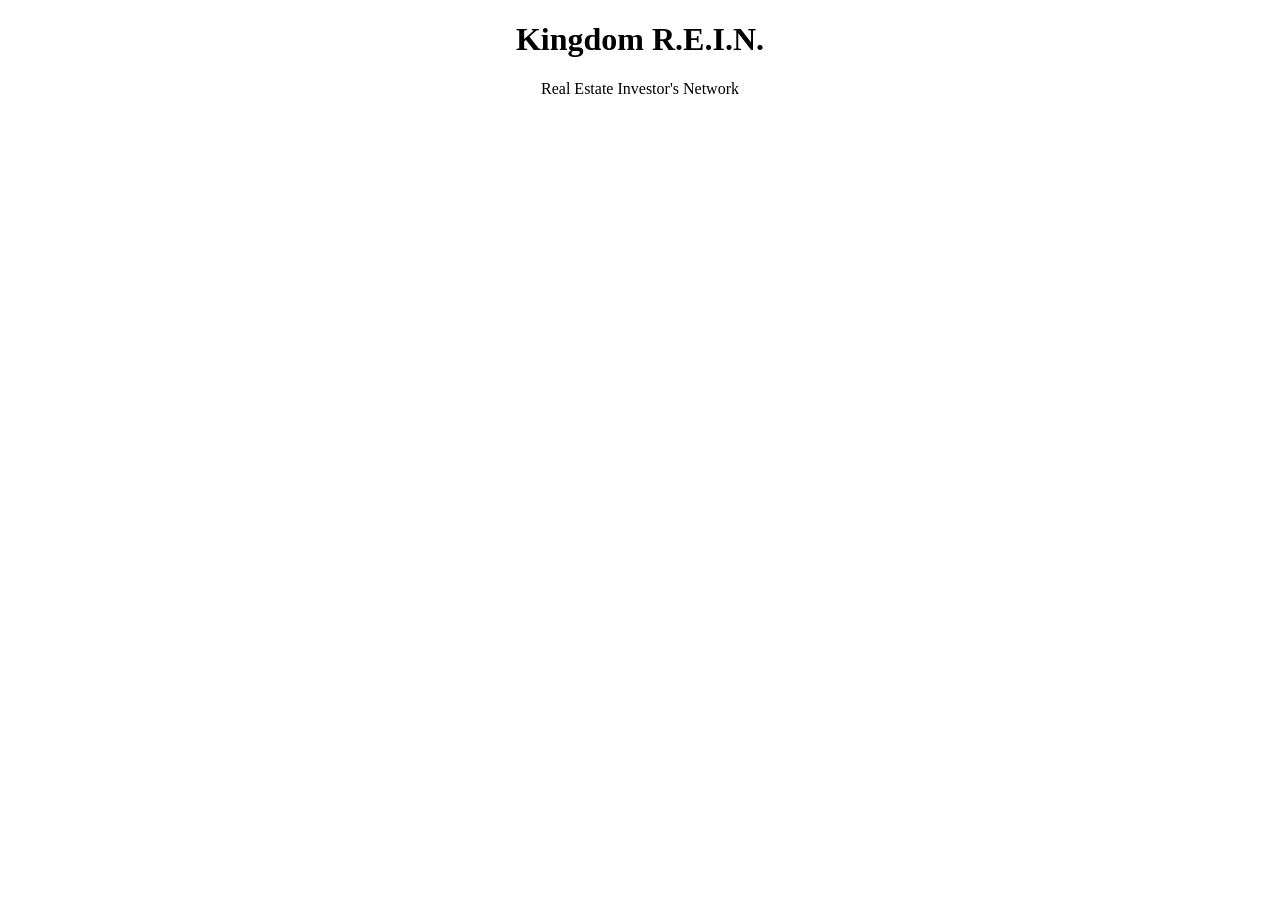
==== index.html @ 28b1b76a "Add initial HTML structure for index page" ====
<!DOCTYPE html>
<html lang="en">
  <head>
    <meta charset="utf-8">
    <style>
      body {
        text-align: center;
      }
    </style>
  </head>
  <body>
    <h1>
      Kingdom R.E.I.N.
    </h1>
    <p>
      Real Estate Investor's Network
    </p>
  </body>
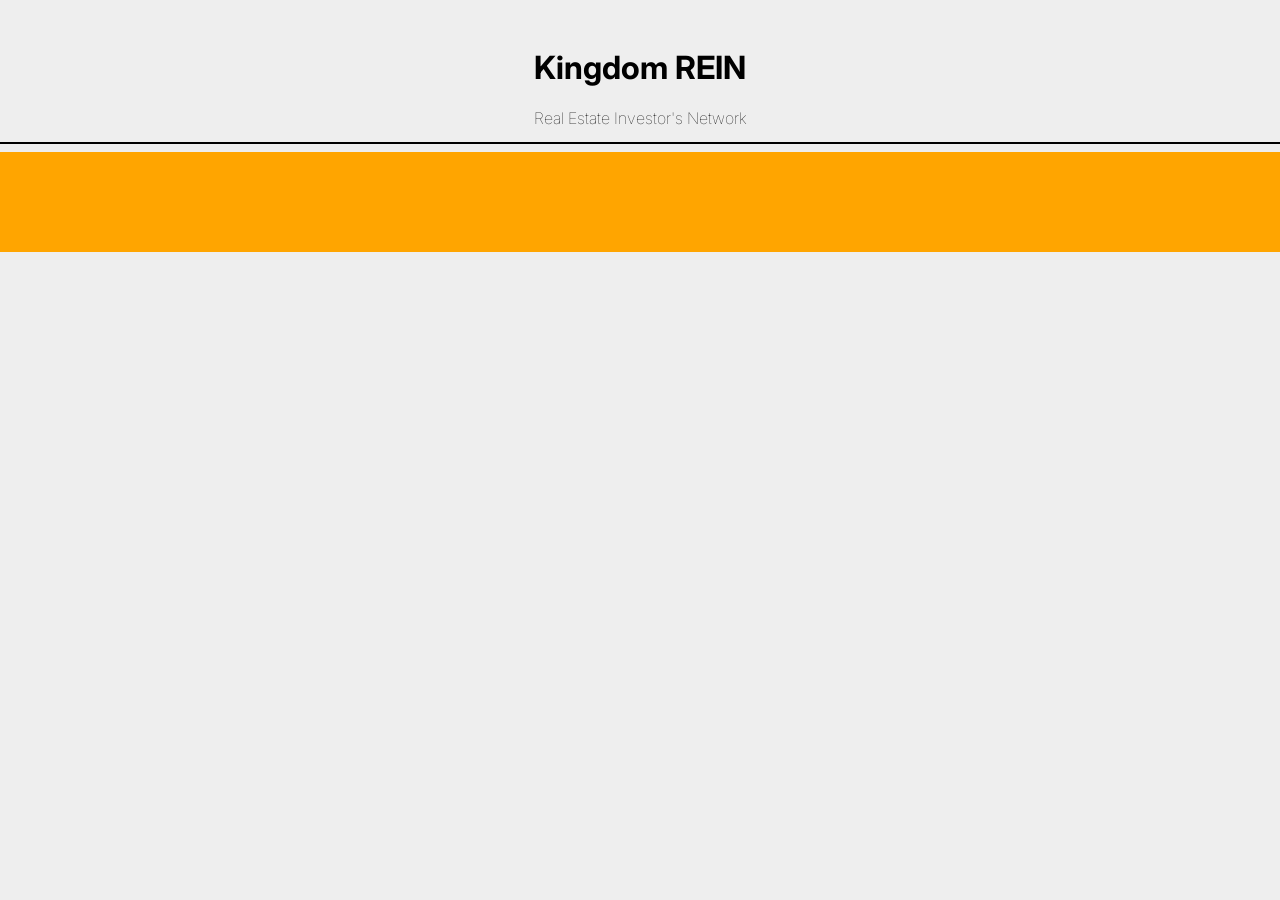
==== commit cbc13adf: "Revamp index.html with new styles and content" ====
--- a/index.html
+++ b/index.html
@@ -1,18 +1,57 @@
 <!DOCTYPE html>
 <html lang="en">
-  <head>
-    <meta charset="utf-8">
-    <style>
-      body {
-        text-align: center;
-      }
-    </style>
-  </head>
-  <body>
-    <h1>
-      Kingdom R.E.I.N.
-    </h1>
-    <p>
-      Real Estate Investor's Network
-    </p>
-  </body>
+<head>
+  <meta charset="UTF-8">
+  <title>Kingdom REIN</title>
+  <!-- Load Inter with the full wght axis 100..900 -->
+  <link href="https://fonts.googleapis.com/css2?family=Inter:wght@100..900&display=swap" rel="stylesheet">
+  <style>
+    body {
+      background: #eee;
+      width: 100vw;
+      margin: 0px;
+      text-align: center;
+      font-family: 'Inter', Arial, sans-serif;
+      margin-top: 3rem;
+    }
+
+    @keyframes expand {
+      0%   { font-variation-settings: 'wght' 300; font-size: 0.1em; }
+      100% { font-variation-settings: 'wght' 100; font-size: 1em; }
+    }
+
+    h2 {
+      font-size: 1em;
+      font-variation-settings: 'wght' 100; /* final state */
+      animation: expand 1.2s ease forwards;
+    }
+    
+    div {
+      background: orange;
+      height: 100px;
+    }
+    
+    hr {
+      background: black;
+      height: 2px;
+      border: none;
+      width: 90%;
+      transition: 2s ease;
+    }
+  </style>
+</head>
+<body>
+  <h1>Kingdom REIN</h1>
+  <h2>Real Estate Investor's Network</h2>
+  <hr>
+  <div>
+  </div>
+  <script>
+    function width() {
+      document.querySelector("hr").style.width = "100%";
+    }
+    
+    setTimeout(width, 0);
+  </script>
+</body>
+</html>
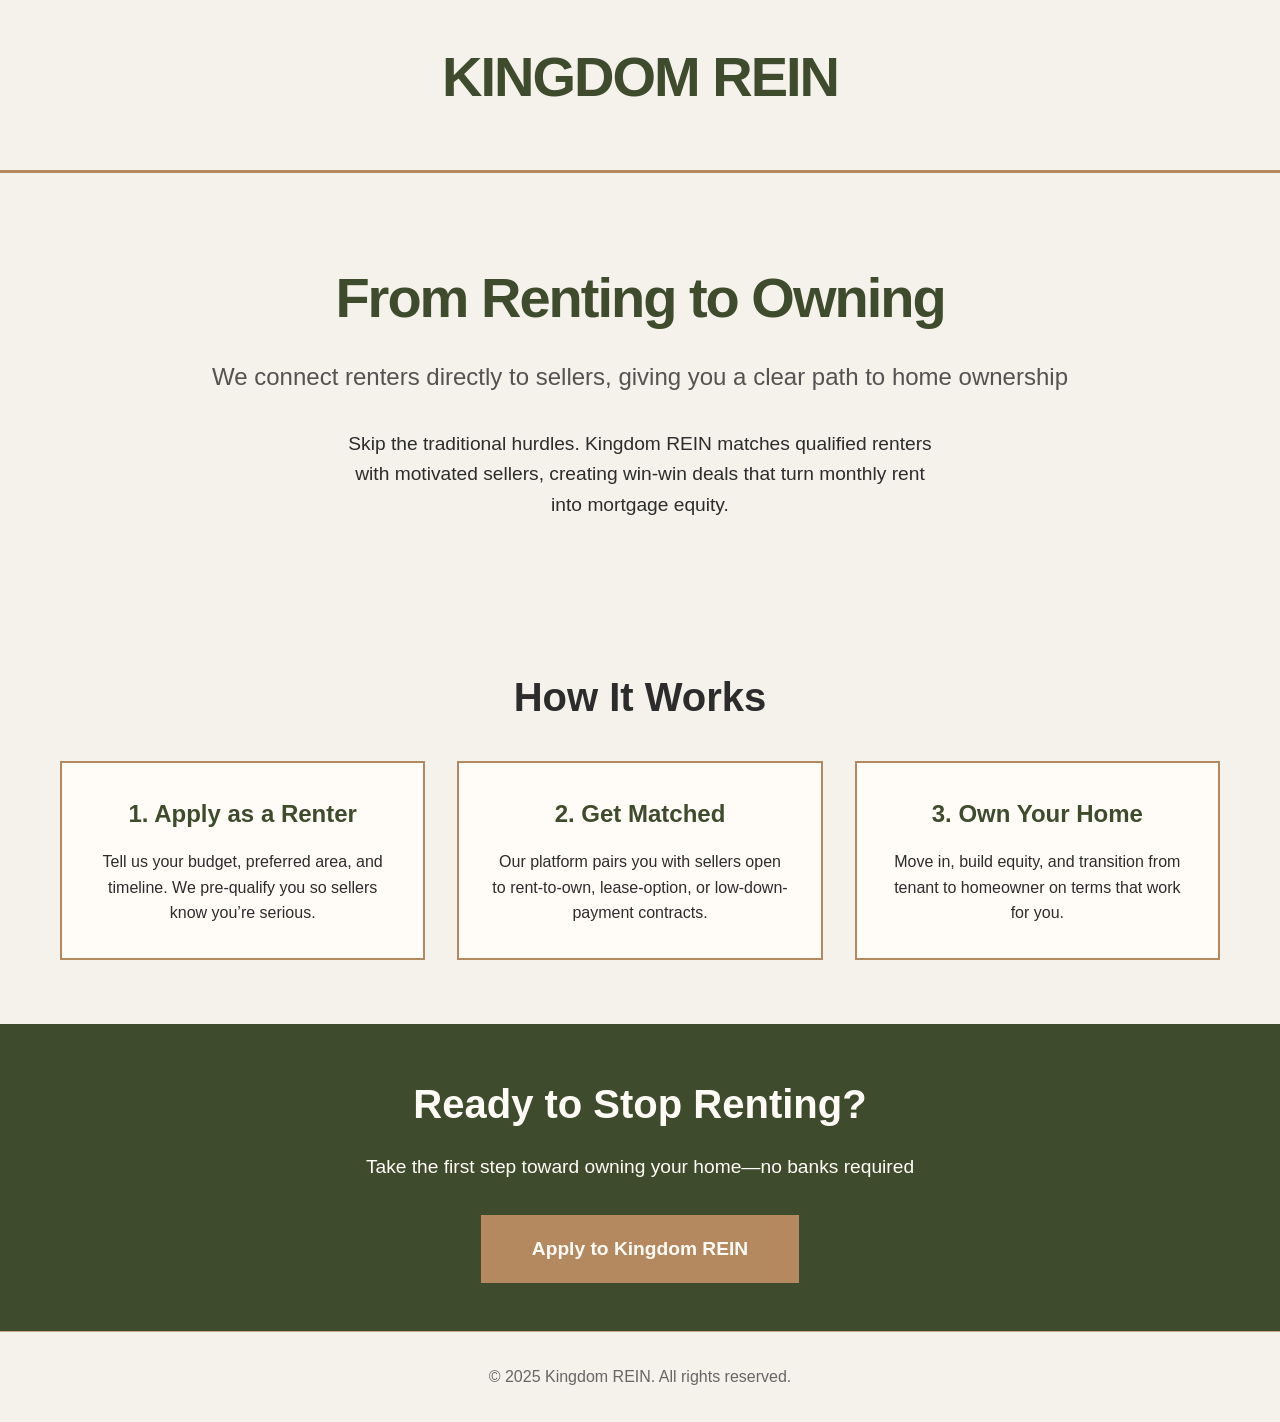
==== commit 9abb886b: "Revamp index.html with new layout and styles Updated the HTML structure and styles for improved layo" ====
--- a/index.html
+++ b/index.html
@@ -1,57 +1,177 @@
 <!DOCTYPE html>
 <html lang="en">
 <head>
-  <meta charset="UTF-8">
-  <title>Kingdom REIN</title>
-  <!-- Load Inter with the full wght axis 100..900 -->
-  <link href="https://fonts.googleapis.com/css2?family=Inter:wght@100..900&display=swap" rel="stylesheet">
-  <style>
-    body {
-      background: #eee;
-      width: 100vw;
-      margin: 0px;
-      text-align: center;
-      font-family: 'Inter', Arial, sans-serif;
-      margin-top: 3rem;
-    }
-
-    @keyframes expand {
-      0%   { font-variation-settings: 'wght' 300; font-size: 0.1em; }
-      100% { font-variation-settings: 'wght' 100; font-size: 1em; }
-    }
-
-    h2 {
-      font-size: 1em;
-      font-variation-settings: 'wght' 100; /* final state */
-      animation: expand 1.2s ease forwards;
-    }
-    
-    div {
-      background: orange;
-      height: 100px;
-    }
-    
-    hr {
-      background: black;
-      height: 2px;
-      border: none;
-      width: 90%;
-      transition: 2s ease;
-    }
-  </style>
+    <meta charset="UTF-8">
+    <meta name="viewport" content="width=device-width, initial-scale=1.0">
+    <title>Kingdom REIN - Renters to Homeowners</title>
+    <link rel="icon" href="favicon.png">
+    <style>
+        * {
+            margin: 0;
+            padding: 0;
+            box-sizing: border-box;
+        }
+        
+        :root {
+            --sand: #F5F1EB;
+            --clay: #B5895F;
+            --olive: #3E4B2C;
+            --charcoal: #2C2C2C;
+            --cream: #FFFCF8;
+        }
+        
+        body {
+            font-family: -apple-system, BlinkMacSystemFont, 'Segoe UI', Roboto, Oxygen, Ubuntu, Cantarell, sans-serif;
+            background: var(--sand);
+            color: var(--charcoal);
+            line-height: 1.6;
+        }
+        
+        .container {
+            max-width: 1200px;
+            margin: 0 auto;
+            padding: 0 20px;
+        }
+        
+        header {
+            padding: 2rem 0;
+            border-bottom: 3px solid var(--clay);
+        }
+        
+        .hero {
+            padding: 5rem 0;
+            text-align: center;
+        }
+        
+        h1 {
+            font-size: 3.5rem;
+            font-weight: 900;
+            margin-bottom: 1rem;
+            letter-spacing: -2px;
+            color: var(--olive);
+        }
+        
+        .subtitle {
+            font-size: 1.5rem;
+            margin-bottom: 2rem;
+            opacity: 0.8;
+        }
+        
+        .cta-section {
+            padding: 3rem 0;
+            background: var(--olive);
+            color: var(--cream);
+            text-align: center;
+        }
+        
+        .cta-button {
+            display: inline-block;
+            padding: 1rem 3rem;
+            background: var(--clay);
+            color: var(--cream);
+            text-decoration: none;
+            font-weight: bold;
+            font-size: 1.2rem;
+            transition: all 0.3s ease;
+            border: 3px solid var(--clay);
+        }
+        
+        .cta-button:hover {
+            background: transparent;
+            color: var(--clay);
+        }
+        
+        .features {
+            padding: 4rem 0;
+        }
+        
+        .features-grid {
+            display: grid;
+            grid-template-columns: repeat(auto-fit, minmax(300px, 1fr));
+            gap: 2rem;
+            margin-top: 2rem;
+        }
+        
+        .feature-card {
+            padding: 2rem;
+            border: 2px solid var(--clay);
+            background: var(--cream);
+            text-align: center;
+        }
+        
+        .feature-card h3 {
+            font-size: 1.5rem;
+            margin-bottom: 1rem;
+            color: var(--olive);
+        }
+        
+        footer {
+            padding: 2rem 0;
+            text-align: center;
+            border-top: 1px solid var(--clay);
+            opacity: 0.7;
+        }
+        
+        @media (max-width: 768px) {
+            h1 {
+                font-size: 2.5rem;
+            }
+            
+            .subtitle {
+                font-size: 1.2rem;
+            }
+        }
+    </style>
 </head>
 <body>
-  <h1>Kingdom REIN</h1>
-  <h2>Real Estate Investor's Network</h2>
-  <hr>
-  <div>
-  </div>
-  <script>
-    function width() {
-      document.querySelector("hr").style.width = "100%";
-    }
+    <header>
+        <div class="container">
+            <h1 style="text-align: center;">KINGDOM REIN</h1>
+        </div>
+    </header>
     
-    setTimeout(width, 0);
-  </script>
+    <section class="hero">
+        <div class="container">
+            <h1>From Renting to Owning</h1>
+            <p class="subtitle">We connect renters directly to sellers, giving you a clear path to home ownership</p>
+            <p style="font-size: 1.2rem; max-width: 600px; margin: 0 auto;">
+                Skip the traditional hurdles. Kingdom REIN matches qualified renters with motivated sellers, creating win-win deals that turn monthly rent into mortgage equity.
+            </p>
+        </div>
+    </section>
+    
+    <section class="features">
+        <div class="container">
+            <h2 style="text-align: center; font-size: 2.5rem; margin-bottom: 1rem;">How It Works</h2>
+            <div class="features-grid">
+                <div class="feature-card">
+                    <h3>1. Apply as a Renter</h3>
+                    <p>Tell us your budget, preferred area, and timeline. We pre-qualify you so sellers know you’re serious.</p>
+                </div>
+                <div class="feature-card">
+                    <h3>2. Get Matched</h3>
+                    <p>Our platform pairs you with sellers open to rent-to-own, lease-option, or low-down-payment contracts.</p>
+                </div>
+                <div class="feature-card">
+                    <h3>3. Own Your Home</h3>
+                    <p>Move in, build equity, and transition from tenant to homeowner on terms that work for you.</p>
+                </div>
+            </div>
+        </div>
+    </section>
+    
+    <section class="cta-section">
+        <div class="container">
+            <h2 style="font-size: 2.5rem; margin-bottom: 1rem;">Ready to Stop Renting?</h2>
+            <p style="font-size: 1.2rem; margin-bottom: 2rem;">Take the first step toward owning your home—no banks required</p>
+            <a href="#" class="cta-button">Apply to Kingdom REIN</a>
+        </div>
+    </section>
+    
+    <footer>
+        <div class="container">
+            <p>&copy; 2025 Kingdom REIN. All rights reserved.</p>
+        </div>
+    </footer>
 </body>
 </html>
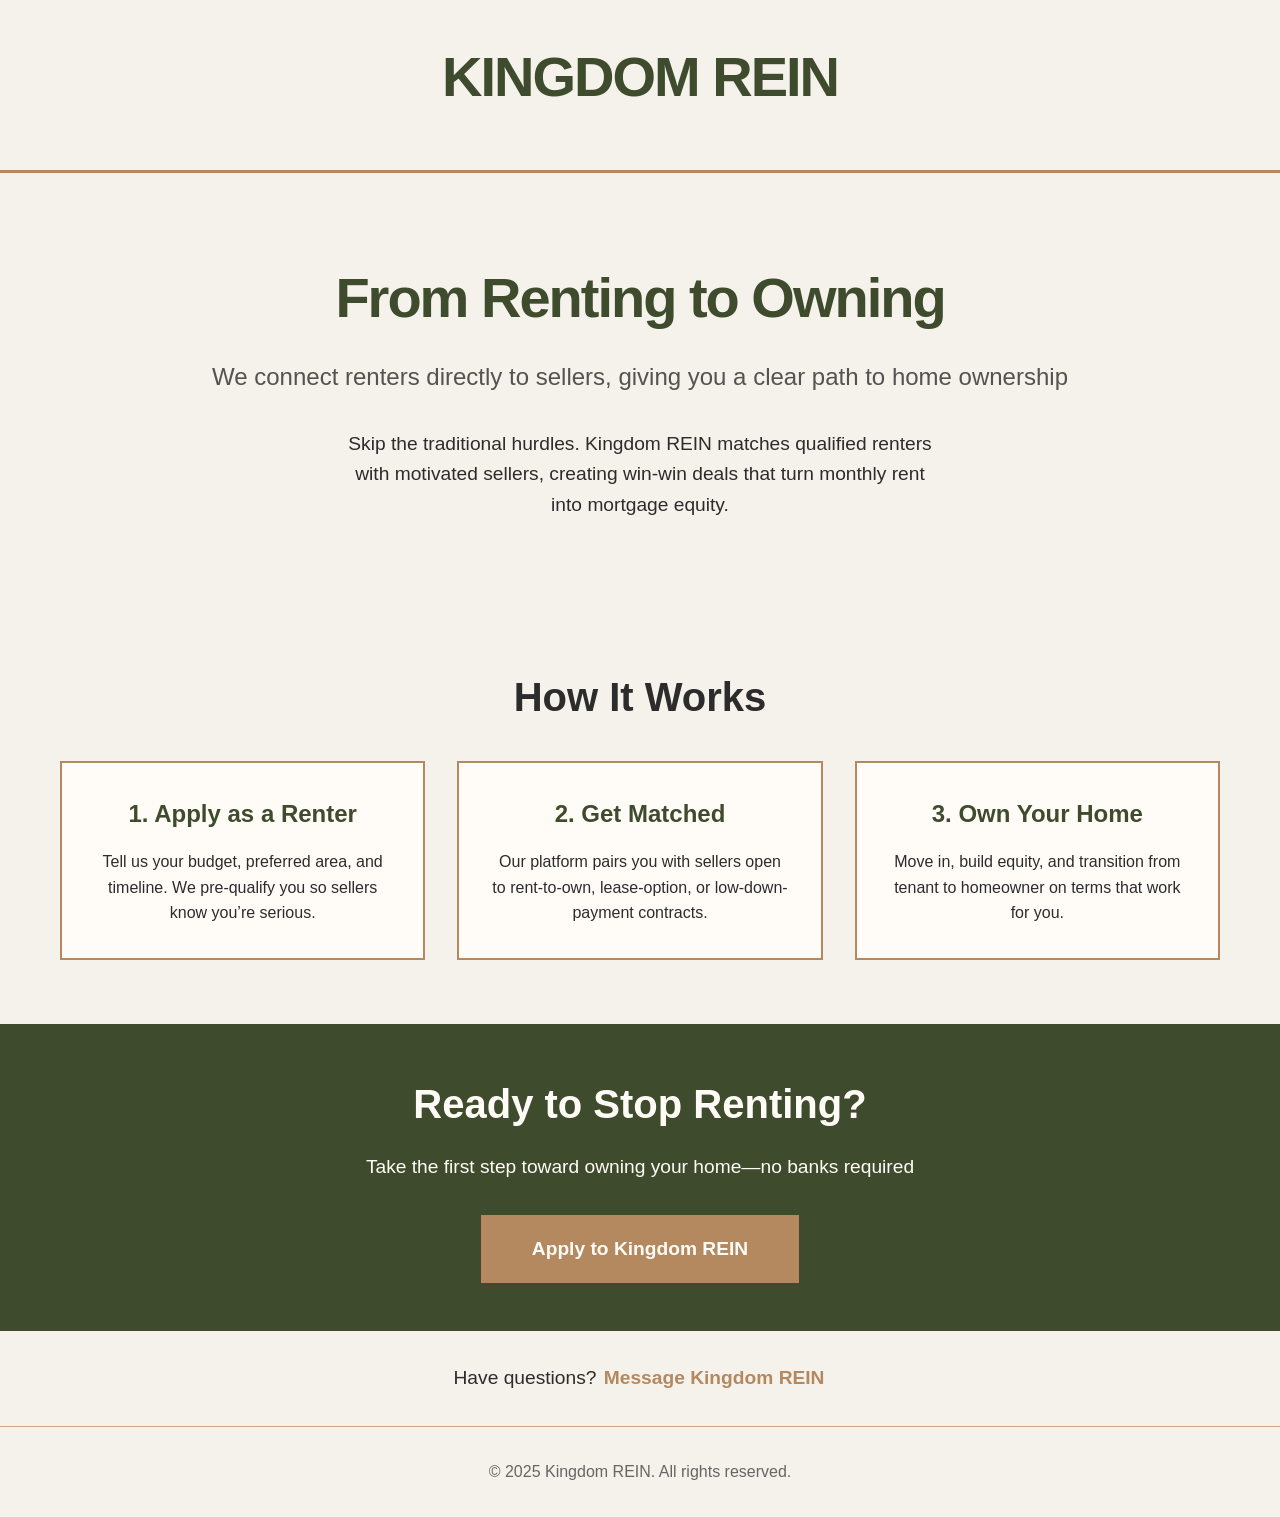
==== commit 020ff61f: "Add mailing link." ====
--- a/index.html
+++ b/index.html
@@ -121,6 +121,18 @@
                 font-size: 1.2rem;
             }
         }
+
+a[href^="mailto:"] {
+color: var(--clay); font-weight: bold;
+transition: 0.2s ease;
+border-radius: 5px;
+padding: 2px;
+text-decoration: none;
+}
+
+a[href^="mailto:"]:hover {
+text-decoration: underline;
+}
     </style>
 </head>
 <body>
@@ -167,7 +179,17 @@
             <a href="#" class="cta-button">Apply to Kingdom REIN</a>
         </div>
     </section>
-    
+
+    <!-- Added messaging section -->
+    <section style="text-align: center; padding: 2rem 0;">
+        <p style="font-size: 1.2rem;">
+            Have questions? 
+            <a href="mailto:kingdomrein@use.startmail.com">
+                Message Kingdom REIN
+            </a>
+        </p>
+    </section>
+
     <footer>
         <div class="container">
             <p>&copy; 2025 Kingdom REIN. All rights reserved.</p>
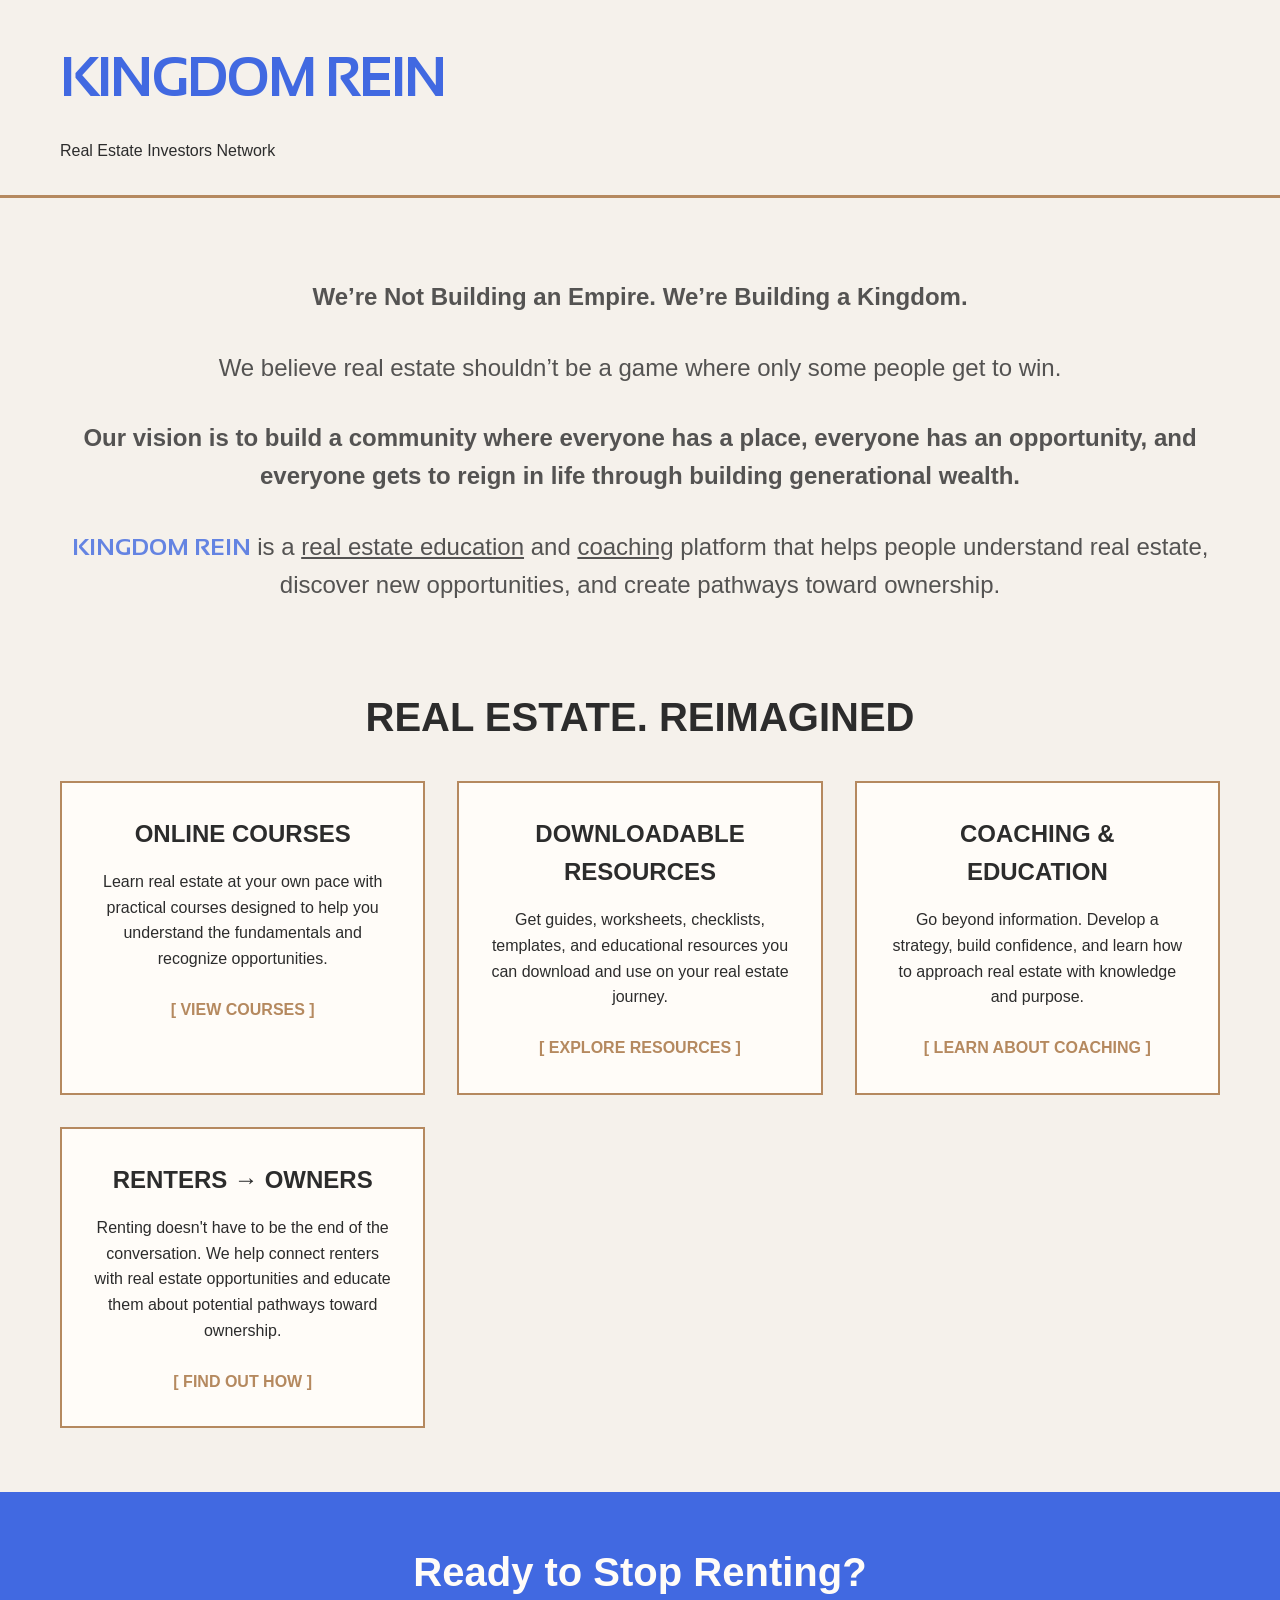
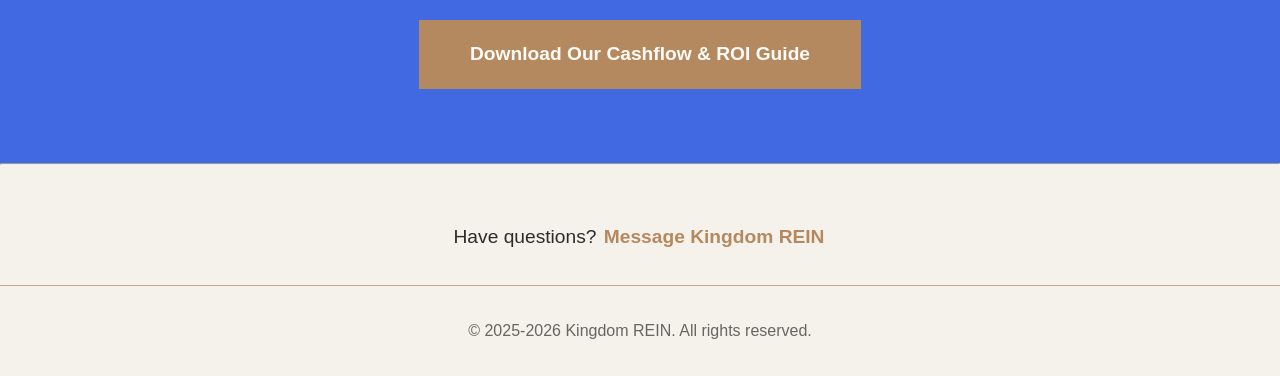
==== commit bf88ca0a: "Remove stripe payment link and add cashflow documents download." ====
--- a/index.html
+++ b/index.html
@@ -5,168 +5,68 @@
     <meta name="viewport" content="width=device-width, initial-scale=1.0">
     <title>Kingdom REIN - Renters to Homeowners</title>
     <link rel="icon" href="favicon.png">
-    <style>
-        * {
-            margin: 0;
-            padding: 0;
-            box-sizing: border-box;
-        }
-        
-        :root {
-            --sand: #F5F1EB;
-            --clay: #B5895F;
-            --olive: #3E4B2C;
-            --charcoal: #2C2C2C;
-            --cream: #FFFCF8;
-        }
-        
-        body {
-            font-family: -apple-system, BlinkMacSystemFont, 'Segoe UI', Roboto, Oxygen, Ubuntu, Cantarell, sans-serif;
-            background: var(--sand);
-            color: var(--charcoal);
-            line-height: 1.6;
-        }
-        
-        .container {
-            max-width: 1200px;
-            margin: 0 auto;
-            padding: 0 20px;
-        }
-        
-        header {
-            padding: 2rem 0;
-            border-bottom: 3px solid var(--clay);
-        }
-        
-        .hero {
-            padding: 5rem 0;
-            text-align: center;
-        }
-        
-        h1 {
-            font-size: 3.5rem;
-            font-weight: 900;
-            margin-bottom: 1rem;
-            letter-spacing: -2px;
-            color: var(--olive);
-        }
-        
-        .subtitle {
-            font-size: 1.5rem;
-            margin-bottom: 2rem;
-            opacity: 0.8;
-        }
-        
-        .cta-section {
-            padding: 3rem 0;
-            background: var(--olive);
-            color: var(--cream);
-            text-align: center;
-        }
-        
-        .cta-button {
-            display: inline-block;
-            padding: 1rem 3rem;
-            background: var(--clay);
-            color: var(--cream);
-            text-decoration: none;
-            font-weight: bold;
-            font-size: 1.2rem;
-            transition: all 0.3s ease;
-            border: 3px solid var(--clay);
-        }
-        
-        .cta-button:hover {
-            background: transparent;
-            color: var(--clay);
-        }
-        
-        .features {
-            padding: 4rem 0;
-        }
-        
-        .features-grid {
-            display: grid;
-            grid-template-columns: repeat(auto-fit, minmax(300px, 1fr));
-            gap: 2rem;
-            margin-top: 2rem;
-        }
-        
-        .feature-card {
-            padding: 2rem;
-            border: 2px solid var(--clay);
-            background: var(--cream);
-            text-align: center;
-        }
-        
-        .feature-card h3 {
-            font-size: 1.5rem;
-            margin-bottom: 1rem;
-            color: var(--olive);
-        }
-        
-        footer {
-            padding: 2rem 0;
-            text-align: center;
-            border-top: 1px solid var(--clay);
-            opacity: 0.7;
-        }
-        
-        @media (max-width: 768px) {
-            h1 {
-                font-size: 2.5rem;
-            }
-            
-            .subtitle {
-                font-size: 1.2rem;
-            }
-        }
-
-a[href^="mailto:"] {
-color: var(--clay); font-weight: bold;
-transition: 0.2s ease;
-border-radius: 5px;
-padding: 2px;
-text-decoration: none;
-}
-
-a[href^="mailto:"]:hover {
-text-decoration: underline;
-}
-    </style>
+    <link rel="stylesheet" href="style.css">
+    <link rel="preconnect" href="https://fonts.googleapis.com">
+    <link rel="preconnect" href="https://fonts.gstatic.com" crossorigin>
+    <link href="https://fonts.googleapis.com/css2?family=Sansation:ital,wght@0,300;0,400;0,700;1,300;1,400;1,700&display=swap" rel="stylesheet">
 </head>
 <body>
     <header>
         <div class="container">
-            <h1 style="text-align: center;">KINGDOM REIN</h1>
+            <a class="header-link" href="https://kingdomrein.net"><h1 class="header">KINGDOM REIN</h1></a>
+            <span>Real Estate Investors Network</span>
         </div>
     </header>
     
     <section class="hero">
         <div class="container">
-            <h1>From Renting to Owning</h1>
-            <p class="subtitle">We connect renters directly to sellers, giving you a clear path to home ownership</p>
-            <p style="font-size: 1.2rem; max-width: 600px; margin: 0 auto;">
-                Skip the traditional hurdles. Kingdom REIN matches qualified renters with motivated sellers, creating win-win deals that turn monthly rent into mortgage equity.
+            <p class="subtitle">
+                <strong>We’re Not Building an Empire. We’re Building a Kingdom.</strong>
+            </p>
+            <p class="subtitle">
+                We believe real estate shouldn’t be a game where only some people get to win. 
+            </p>
+            <p class="subtitle">
+                <strong>Our vision is to build a community where everyone has a place, everyone has an opportunity, and everyone gets to reign in life through building generational wealth.
+                </strong>
+            </p>
+            <p class="subtitle">
+               <strong class="header">KINGDOM REIN</strong> is a <u>real estate education</u> and <u>coaching</u> platform that helps people understand real estate, discover new opportunities, and create pathways toward ownership.
             </p>
         </div>
     </section>
     
     <section class="features">
         <div class="container">
-            <h2 style="text-align: center; font-size: 2.5rem; margin-bottom: 1rem;">How It Works</h2>
+            <h2 class="section-heading">REAL ESTATE. REIMAGINED</h2>
             <div class="features-grid">
                 <div class="feature-card">
-                    <h3>1. Apply as a Renter</h3>
-                    <p>Tell us your budget, preferred area, and timeline. We pre-qualify you so sellers know you’re serious.</p>
+                    <h3>ONLINE COURSES</h3>
+                    <p>
+                        Learn real estate at your own pace with practical courses designed to help you understand the fundamentals and recognize opportunities.
+                        <br><br><a class="explore-link" href="#">[ VIEW COURSES ]</a>
+                    </p>
                 </div>
                 <div class="feature-card">
-                    <h3>2. Get Matched</h3>
-                    <p>Our platform pairs you with sellers open to rent-to-own, lease-option, or low-down-payment contracts.</p>
+                    <h3>DOWNLOADABLE RESOURCES</h3>
+                    <p>
+                        Get guides, worksheets, checklists, templates, and educational resources you can download and use on your real estate journey.
+                    <br><br><a class="explore-link" href="#">[ EXPLORE RESOURCES ]</a>
+                </p>
                 </div>
                 <div class="feature-card">
-                    <h3>3. Own Your Home</h3>
-                    <p>Move in, build equity, and transition from tenant to homeowner on terms that work for you.</p>
+                    <h3>COACHING & EDUCATION</h3>
+                    <p>
+                        Go beyond information. Develop a strategy, build confidence, and learn how to approach real estate with knowledge and purpose.
+                    <br><br><a class="explore-link" href="#">[ LEARN ABOUT COACHING ]</a>
+                </p>
+                </div>
+                <div class="feature-card">
+                    <h3>RENTERS → OWNERS</h3>
+                    <p>
+                        Renting doesn't have to be the end of the conversation. We help connect renters with real estate opportunities and educate them about potential pathways toward ownership.
+                    <br><br><a class="explore-link" href="#">[ FIND OUT HOW ]</a>
+                </p>
                 </div>
             </div>
         </div>
@@ -174,15 +74,31 @@
     
     <section class="cta-section">
         <div class="container">
-            <h2 style="font-size: 2.5rem; margin-bottom: 1rem;">Ready to Stop Renting?</h2>
-            <p style="font-size: 1.2rem; margin-bottom: 2rem;">Take the first step toward owning your home—no banks required</p>
-            <a href="#" class="cta-button">Apply to Kingdom REIN</a>
+            <h2 class="section-heading">Ready to Stop Renting?</h2>
+            <!--<p class="cta-text">Download Our Real Estate Investment Calculator</p>-->
+            <a download href="abcdefghijklmnopqrstuvwxyz/CASHFLOW AND ROI GUIDE.xlsx" class="cta-button">Download Our Cashflow & ROI Guide</a>
+        </div>
+        <br>
+        </section>
+<hr><br>
+<!--
+        <div class="flex-container">
+            <script async
+            src="https://js.stripe.com/v3/buy-button.js">
+            </script>
+
+            <stripe-buy-button
+            buy-button-id="buy_btn_1U2gxzBrnIcX9f1kQ3yf6k4l"
+            publishable-key="pk_live_51U1zwtBrnIcX9f1kB7uZDApTuF5a13jnJLjsSyspePmeFZs8WvknoGicfb5g31jNZ5e0ip5ciIf1n0DbIWOaKck300H5draVBf"
+            >
+            </stripe-buy-button>
         </div>
     </section>
+-->
 
     <!-- Added messaging section -->
-    <section style="text-align: center; padding: 2rem 0;">
-        <p style="font-size: 1.2rem;">
+    <section class="message-section">
+        <p class="message-text">
             Have questions? 
             <a href="mailto:kingdomrein@use.startmail.com">
                 Message Kingdom REIN
@@ -192,7 +108,7 @@
 
     <footer>
         <div class="container">
-            <p>&copy; 2025 Kingdom REIN. All rights reserved.</p>
+            <p>&copy; 2025-2026 Kingdom REIN. All rights reserved.</p>
         </div>
     </footer>
 </body>
--- a/style.css
+++ b/style.css
@@ -0,0 +1,186 @@
+* {
+    margin: 0;
+    padding: 0;
+    box-sizing: border-box;
+}
+
+:root {
+    --sand: #F5F1EB;
+    --clay: #B5895F;
+    --olive: #3E4B2C;
+    --charcoal: #2C2C2C;
+    --cream: #FFFCF8;
+}
+
+body {
+    font-family: -apple-system, BlinkMacSystemFont, 'Segoe UI', Roboto, Oxygen, Ubuntu, Cantarell, sans-serif;
+    background: var(--sand);
+    color: var(--charcoal);
+    line-height: 1.6;
+}
+
+.container {
+    max-width: 1200px;
+    margin: 0 auto;
+    padding: 0 20px;
+}
+
+header {
+    padding: 2rem 0;
+    border-bottom: 3px solid var(--clay);
+}
+
+.hero {
+    padding: 5rem 0;
+    text-align: center;
+}
+
+h1 {
+    font-size: 3.5rem;
+    font-weight: 900;
+    margin-bottom: 1rem;
+    letter-spacing: -2px;
+    color: var(--olive);
+}
+
+.header {
+    color: royalblue;
+    font-family: 'Sansation', sans-serif;
+    font-weight: 700;
+    font-style: normal;
+}
+
+.header-link {
+    text-decoration: none;
+}
+
+.subtitle {
+    font-size: 1.5rem;
+    margin-bottom: 2rem;
+    opacity: 0.8;
+}
+
+.cta-section {
+    padding: 3rem 0;
+    background: royalblue;
+    color: var(--cream);
+    text-align: center;
+}
+
+.cta-button {
+    display: inline-block;
+    padding: 1rem 3rem;
+    background: var(--clay);
+    color: var(--cream);
+    text-decoration: none;
+    font-weight: bold;
+    font-size: 1.2rem;
+    transition: all 0.3s ease;
+    border: 3px solid var(--clay);
+}
+
+.cta-button:hover {
+    background: transparent;
+    color: var(--clay);
+}
+
+.features {
+    padding-bottom: 4rem;
+    margin-top: -2rem;
+}
+
+.features-grid {
+    display: grid;
+    grid-template-columns: repeat(auto-fit, minmax(300px, 1fr));
+    gap: 2rem;
+    margin-top: 2rem;
+}
+
+.feature-card {
+    padding: 2rem;
+    border: 2px solid var(--clay);
+    background: var(--cream);
+    text-align: center;
+}
+
+.feature-card h3 {
+    font-size: 1.5rem;
+    margin-bottom: 1rem;
+    color: var(--charcoal);
+}
+
+footer {
+    padding: 2rem 0;
+    text-align: center;
+    border-top: 1px solid var(--clay);
+    opacity: 0.7;
+}
+
+@media (max-width: 768px) {
+    h1 {
+        font-size: 2.5rem;
+    }
+
+    .subtitle {
+        font-size: 1.2rem;
+    }
+}
+
+a[href^="mailto:"] {
+    color: var(--clay);
+    font-weight: bold;
+    transition: 0.2s ease;
+    border-radius: 5px;
+    padding: 2px;
+    text-decoration: none;
+}
+
+a[href^="mailto:"]:hover {
+    text-decoration: underline;
+}
+
+.flex-container {
+    display: flex;
+    justify-content: center;
+    align-items: center;
+}
+
+.explore-link {
+    color: var(--clay);
+    font-weight: bold;
+    text-decoration: none;
+    transition: 0.2s ease;
+}
+
+.explore-link:hover {
+    color: var(--cream);
+    background: var(--clay);
+    padding: 2px 5px;
+    border-radius: 5px;
+}
+
+.section-heading {
+    text-align: center;
+    font-size: 2.5rem;
+    margin-bottom: 1rem;
+    /*color: royalblue;*/
+}
+
+.cta-text {
+    font-size: 1.2rem;
+    margin-bottom: 2rem;
+}
+
+.message-section {
+    text-align: center;
+    padding: 2rem;
+}
+
+.message-text {
+    font-size: 1.2rem;
+}
+    .button-wrapper {
+        display: flex;
+        justify-content: center;
+        padding: 2rem 0;
+    }
